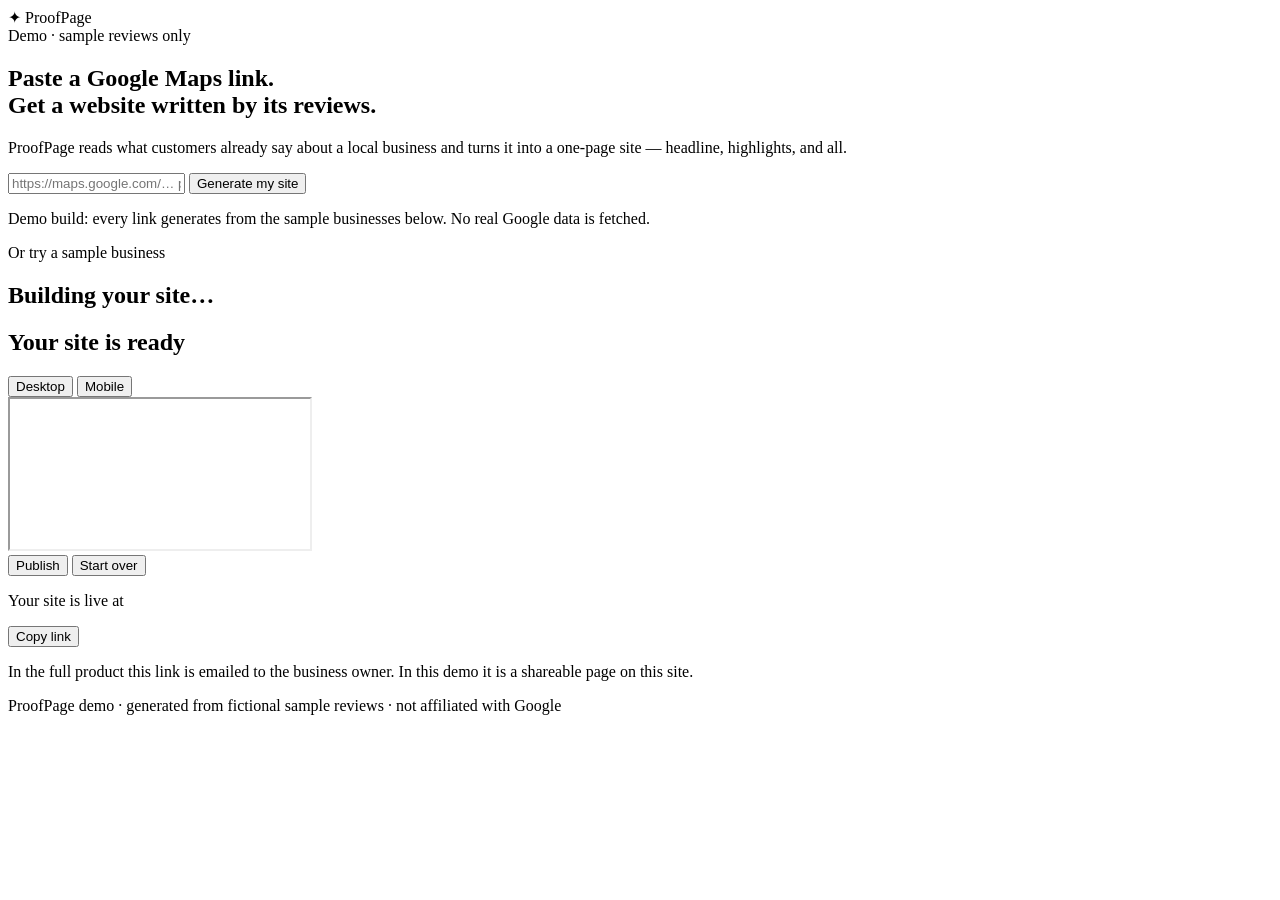
==== index.html @ e20607f3 "Rename 1-index.html to index.html" ====
<!doctype html>
<html lang="en">
<head>
<meta charset="utf-8">
<meta name="viewport" content="width=device-width, initial-scale=1">
<title>ProofPage — turn Google reviews into a one-page site</title>
<meta name="description" content="Demo: paste a Google Maps link, get a one-page website written from the business's reviews. Sample data only.">
<link rel="stylesheet" href="styles.css">
</head>
<body>
<header class="top">
  <div class="wrap top-row">
    <div class="brand"><span class="brand-mark">✦</span> ProofPage</div>
    <span class="demo-pill">Demo · sample reviews only</span>
  </div>
</header>

<main>
  <section class="hero">
    <div class="wrap">
      <h1>Paste a Google Maps link.<br>Get a website written by its reviews.</h1>
      <p class="lede">ProofPage reads what customers already say about a local business and turns it into a one-page site — headline, highlights, and all.</p>

      <form id="gen-form" class="gen-form">
        <input id="maps-input" type="url" inputmode="url" placeholder="https://maps.google.com/… paste a business link"
               aria-label="Google Maps link" autocomplete="off">
        <button type="submit" class="btn btn-primary">Generate my site</button>
      </form>
      <p class="hint">Demo build: every link generates from the sample businesses below. No real Google data is fetched.</p>

      <div class="samples">
        <p class="samples-label">Or try a sample business</p>
        <div id="sample-cards" class="sample-cards"></div>
      </div>
    </div>
  </section>

  <section id="pipeline" class="pipeline hidden">
    <div class="wrap">
      <h2 id="pipeline-title">Building your site…</h2>
      <ol id="steps" class="steps"></ol>
    </div>
  </section>

  <section id="result" class="result hidden">
    <div class="wrap">
      <div class="result-head">
        <h2>Your site is ready</h2>
        <div class="view-toggle" role="group" aria-label="Preview size">
          <button id="view-desktop" class="toggle active" type="button">Desktop</button>
          <button id="view-mobile" class="toggle" type="button">Mobile</button>
        </div>
      </div>
      <div id="preview-frame-wrap" class="preview-frame-wrap">
        <iframe id="preview" title="Generated site preview" sandbox="allow-same-origin"></iframe>
      </div>
      <div class="publish-row">
        <button id="publish-btn" class="btn btn-primary" type="button">Publish</button>
        <button id="edit-btn" class="btn btn-ghost" type="button">Start over</button>
      </div>
      <div id="published" class="published hidden">
        <p>Your site is live at</p>
        <div class="link-row">
          <a id="published-link" href="#" target="_blank" rel="noopener"></a>
          <button id="copy-btn" class="btn btn-ghost" type="button">Copy link</button>
        </div>
        <p class="hint">In the full product this link is emailed to the business owner. In this demo it is a shareable page on this site.</p>
      </div>
    </div>
  </section>
</main>

<footer class="foot">
  <div class="wrap">ProofPage demo · generated from fictional sample reviews · not affiliated with Google</div>
</footer>

<script src="render.js"></script>
<script src="app.js"></script>
</body>
</html>
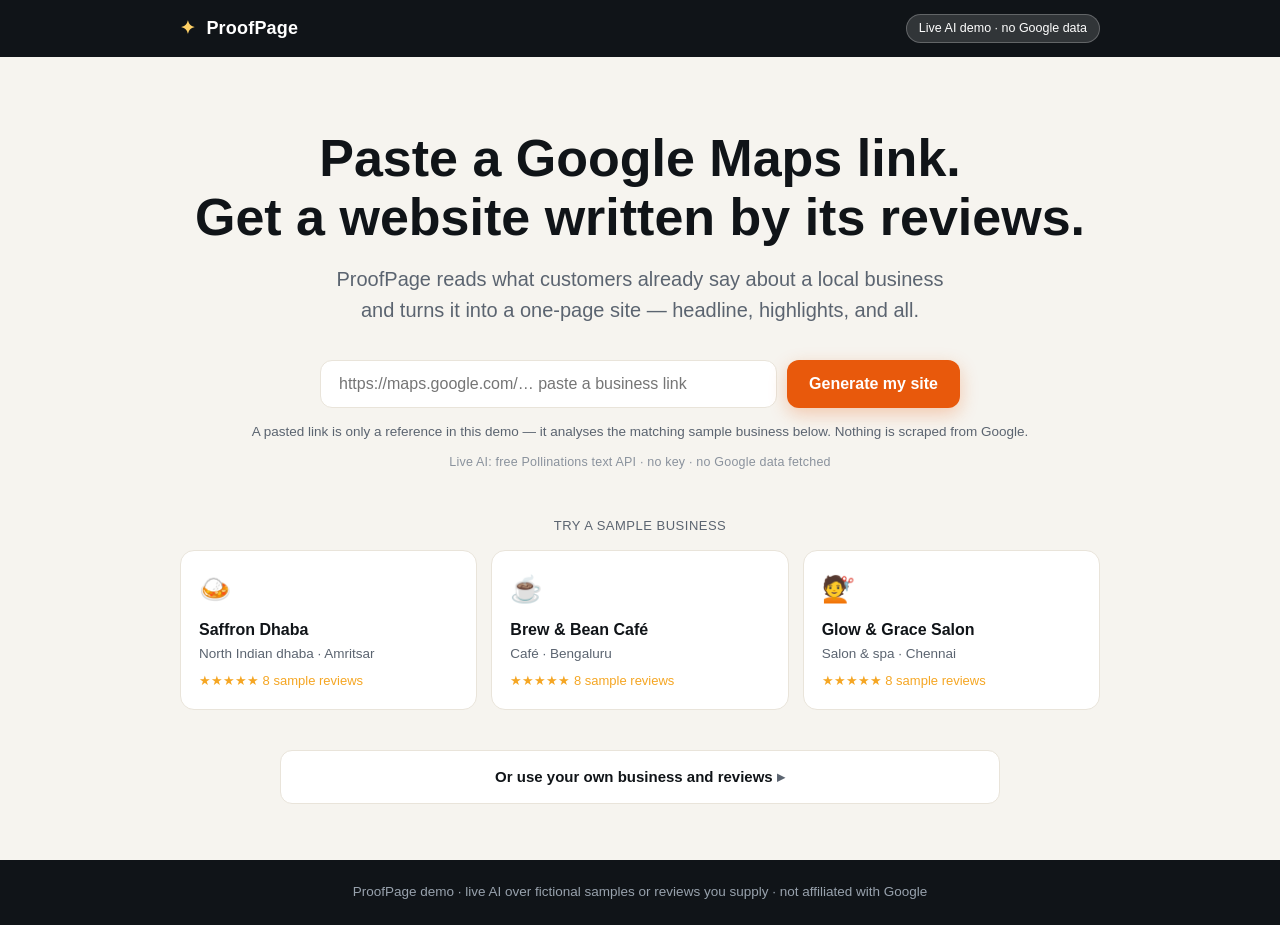
==== commit 907c5dd6: "Rename 3-index.html to index.html" ====
--- a/index.html
+++ b/index.html
@@ -3,15 +3,15 @@
 <head>
 <meta charset="utf-8">
 <meta name="viewport" content="width=device-width, initial-scale=1">
-<title>ProofPage — turn Google reviews into a one-page site</title>
-<meta name="description" content="Demo: paste a Google Maps link, get a one-page website written from the business's reviews. Sample data only.">
+<title>ProofPage — turn customer reviews into a one-page site</title>
+<meta name="description" content="Demo: paste a Google Maps link or your own reviews, get a one-page website written by live AI from what customers say. No Google data fetched.">
 <link rel="stylesheet" href="styles.css">
 </head>
 <body>
 <header class="top">
   <div class="wrap top-row">
     <div class="brand"><span class="brand-mark">✦</span> ProofPage</div>
-    <span class="demo-pill">Demo · sample reviews only</span>
+    <span class="demo-pill">Live AI demo · no Google data</span>
   </div>
 </header>
 
@@ -26,12 +26,31 @@
                aria-label="Google Maps link" autocomplete="off">
         <button type="submit" class="btn btn-primary">Generate my site</button>
       </form>
-      <p class="hint">Demo build: every link generates from the sample businesses below. No real Google data is fetched.</p>
+      <p class="hint">A pasted link is only a reference in this demo — it analyses the matching sample business below. Nothing is scraped from Google.</p>
+      <p id="ai-status" class="ai-status">Live AI: free Pollinations text API · no key · no Google data fetched</p>
 
       <div class="samples">
-        <p class="samples-label">Or try a sample business</p>
+        <p class="samples-label">Try a sample business</p>
         <div id="sample-cards" class="sample-cards"></div>
       </div>
+
+      <details class="own" id="own-details">
+        <summary>Or use your own business and reviews</summary>
+        <form id="own-form" class="own-form">
+          <div class="own-grid">
+            <input id="own-name" type="text" placeholder="Business name" aria-label="Business name" maxlength="80">
+            <input id="own-category" type="text" placeholder="Category (e.g. Café)" aria-label="Category" maxlength="60">
+            <input id="own-area" type="text" placeholder="City / area" aria-label="City or area" maxlength="60">
+            <input id="own-services" type="text" placeholder="Services, comma separated" aria-label="Services" maxlength="200">
+          </div>
+          <textarea id="own-reviews" rows="7" aria-label="Customer reviews" placeholder="Paste your customer reviews, one per line. Optional rating at the start:&#10;5 - The filter coffee is the best in town&#10;4 - Quiet place to work, Wi-Fi was patchy at lunch"></textarea>
+          <label class="rights"><input id="own-rights" type="checkbox"> <span>These are my customers' words and I have the right to use them on my website.</span></label>
+          <p class="hint">Emails, phone numbers and links are removed before the AI sees anything. Paste only feedback you have the right to use — a scraped export of someone else's Google reviews does not become cleared by pasting it.</p>
+          <p id="own-note" class="note hidden"></p>
+          <p id="own-error" class="error hidden"></p>
+          <button type="submit" class="btn btn-primary">Generate from my reviews</button>
+        </form>
+      </details>
     </div>
   </section>
 
@@ -71,10 +90,11 @@
 </main>
 
 <footer class="foot">
-  <div class="wrap">ProofPage demo · generated from fictional sample reviews · not affiliated with Google</div>
+  <div class="wrap">ProofPage demo · live AI over fictional samples or reviews you supply · not affiliated with Google</div>
 </footer>
 
 <script src="render.js"></script>
+<script src="ai.js"></script>
 <script src="app.js"></script>
 </body>
 </html>
--- a/styles.css
+++ b/styles.css
@@ -0,0 +1,138 @@
+:root {
+  --ink: #101418;
+  --muted: #5b6470;
+  --accent: #e8590c;
+  --soft: #f6f4ef;
+  --card: #ffffff;
+  --line: #e9e4da;
+}
+* { box-sizing: border-box; margin: 0; padding: 0; }
+body {
+  font-family: -apple-system, BlinkMacSystemFont, "Segoe UI", Roboto, "Helvetica Neue", Arial, sans-serif;
+  color: var(--ink);
+  background: var(--soft);
+  line-height: 1.55;
+}
+.wrap { max-width: 960px; margin: 0 auto; padding: 0 20px; }
+.hidden { display: none !important; }
+
+/* Top bar */
+.top { background: var(--ink); color: #fff; }
+.top-row { display: flex; align-items: center; justify-content: space-between; padding: 14px 20px; }
+.brand { font-weight: 800; font-size: 18px; letter-spacing: .2px; }
+.brand-mark { color: #ffd166; margin-right: 6px; }
+.demo-pill { font-size: 12.5px; background: rgba(255,255,255,.14); border: 1px solid rgba(255,255,255,.24); border-radius: 999px; padding: 4px 12px; }
+
+/* Hero */
+.hero { padding: 72px 0 56px; text-align: center; }
+.hero h1 { font-size: clamp(30px, 5.6vw, 52px); line-height: 1.12; font-weight: 800; margin-bottom: 18px; }
+.lede { font-size: clamp(16px, 2.4vw, 20px); color: var(--muted); max-width: 620px; margin: 0 auto 34px; }
+
+.gen-form { display: flex; gap: 10px; max-width: 640px; margin: 0 auto; }
+.gen-form input {
+  flex: 1; min-width: 0; padding: 14px 18px; font-size: 16px;
+  border: 1px solid var(--line); border-radius: 12px; background: #fff;
+}
+.gen-form input:focus { outline: 2px solid var(--accent); outline-offset: 1px; }
+.btn {
+  border: none; border-radius: 12px; padding: 14px 22px; font-size: 16px; font-weight: 700;
+  cursor: pointer; white-space: nowrap;
+}
+.btn-primary { background: var(--accent); color: #fff; box-shadow: 0 6px 18px rgba(232,89,12,.28); }
+.btn-primary:hover { filter: brightness(1.05); }
+.btn-ghost { background: transparent; border: 1px solid var(--line); color: var(--ink); }
+.hint { margin-top: 14px; font-size: 13.5px; color: var(--muted); }
+
+/* Samples */
+.samples { margin-top: 44px; }
+.samples-label { font-size: 13px; text-transform: uppercase; letter-spacing: .5px; color: var(--muted); margin-bottom: 14px; }
+.sample-cards { display: grid; grid-template-columns: repeat(auto-fit, minmax(220px, 1fr)); gap: 14px; }
+.sample-card {
+  text-align: left; background: var(--card); border: 1px solid var(--line); border-radius: 14px;
+  padding: 18px; cursor: pointer; font: inherit; color: inherit; transition: transform .12s ease, box-shadow .12s ease;
+}
+.sample-card:hover { transform: translateY(-2px); box-shadow: 0 8px 22px rgba(16,20,24,.10); }
+.sample-emoji { font-size: 26px; }
+.sample-name { font-weight: 800; margin: 8px 0 2px; }
+.sample-meta { color: var(--muted); font-size: 13.5px; }
+.sample-stars { color: #f5a623; font-size: 13px; margin-top: 6px; }
+
+/* Pipeline */
+.pipeline { padding: 20px 0 40px; }
+.pipeline h2 { font-size: 22px; margin-bottom: 18px; }
+.steps { list-style: none; max-width: 640px; }
+.steps li {
+  display: flex; align-items: center; gap: 12px; padding: 12px 16px; margin-bottom: 8px;
+  background: var(--card); border: 1px solid var(--line); border-radius: 12px;
+  color: var(--muted); font-size: 15px;
+}
+.steps li .dot { width: 10px; height: 10px; border-radius: 50%; background: var(--line); flex: none; }
+.steps li.active { color: var(--ink); font-weight: 600; border-color: var(--accent); }
+.steps li.active .dot { background: var(--accent); animation: pulse 1s ease-in-out infinite; }
+.steps li.done { color: var(--ink); }
+.steps li.done .dot { background: #2f9e44; }
+@keyframes pulse { 50% { opacity: .35; } }
+
+/* Result */
+.result { padding: 10px 0 64px; }
+.result-head { display: flex; align-items: center; justify-content: space-between; gap: 14px; flex-wrap: wrap; margin-bottom: 16px; }
+.result-head h2 { font-size: 24px; }
+.view-toggle { display: inline-flex; border: 1px solid var(--line); border-radius: 999px; overflow: hidden; background: #fff; }
+.toggle { border: none; background: transparent; padding: 8px 18px; font-size: 14px; font-weight: 600; cursor: pointer; color: var(--muted); }
+.toggle.active { background: var(--ink); color: #fff; }
+.preview-frame-wrap {
+  background: #fff; border: 1px solid var(--line); border-radius: 16px; overflow: hidden;
+  box-shadow: 0 10px 30px rgba(16,20,24,.10);
+}
+.preview-frame-wrap iframe { display: block; width: 100%; height: 640px; border: none; }
+.preview-frame-wrap.mobile { max-width: 400px; margin: 0 auto; }
+.preview-frame-wrap.mobile iframe { height: 700px; }
+.publish-row { display: flex; gap: 12px; margin-top: 18px; }
+.published { margin-top: 22px; background: var(--card); border: 1px solid var(--line); border-radius: 14px; padding: 20px; }
+.published p { font-weight: 600; margin-bottom: 10px; }
+.link-row { display: flex; gap: 10px; align-items: center; flex-wrap: wrap; }
+.link-row a { color: var(--accent); font-weight: 700; word-break: break-all; }
+
+.foot { background: var(--ink); color: #98a2ad; text-align: center; padding: 22px 0; font-size: 13.5px; }
+
+@media (max-width: 560px) {
+  .gen-form { flex-direction: column; }
+  .hero { padding: 48px 0 40px; }
+}
+
+/* Milestone 2: live AI status + own-business intake */
+.ai-status { margin-top: 10px; font-size: 12.5px; color: #8a929d; letter-spacing: .2px; }
+
+.own { margin-top: 40px; max-width: 720px; margin-left: auto; margin-right: auto; text-align: left; }
+.own summary {
+  cursor: pointer; font-weight: 700; font-size: 15px; color: var(--ink);
+  background: var(--card); border: 1px solid var(--line); border-radius: 12px;
+  padding: 14px 18px; list-style: none; text-align: center;
+}
+.own summary::-webkit-details-marker { display: none; }
+.own summary::after { content: ' ▸'; color: var(--muted); }
+.own[open] summary::after { content: ' ▾'; }
+.own-form {
+  background: var(--card); border: 1px solid var(--line); border-top: none;
+  border-radius: 0 0 12px 12px; padding: 20px; display: grid; gap: 14px;
+}
+.own-grid { display: grid; grid-template-columns: 1fr 1fr; gap: 10px; }
+.own-form input[type="text"], .own-form textarea {
+  width: 100%; padding: 12px 14px; font-size: 15px; font-family: inherit;
+  border: 1px solid var(--line); border-radius: 10px; background: #fff; box-sizing: border-box;
+}
+.own-form input:focus, .own-form textarea:focus { outline: 2px solid var(--accent); outline-offset: 1px; }
+.own-form textarea { resize: vertical; min-height: 130px; }
+.rights { display: flex; gap: 10px; align-items: flex-start; font-size: 14px; font-weight: 600; }
+.rights input { margin-top: 3px; }
+.own-form .hint { margin-top: 0; }
+.note { font-size: 13.5px; color: #2f9e44; font-weight: 600; }
+.error { font-size: 13.5px; color: #c92a2a; font-weight: 600; }
+.own-form .btn { justify-self: start; }
+
+.steps li.warn { color: #ad5a00; background: #fff8ec; border-color: #f3d9a8; }
+.steps li.warn .dot { background: #f08c00; }
+
+@media (max-width: 560px) {
+  .own-grid { grid-template-columns: 1fr; }
+}
